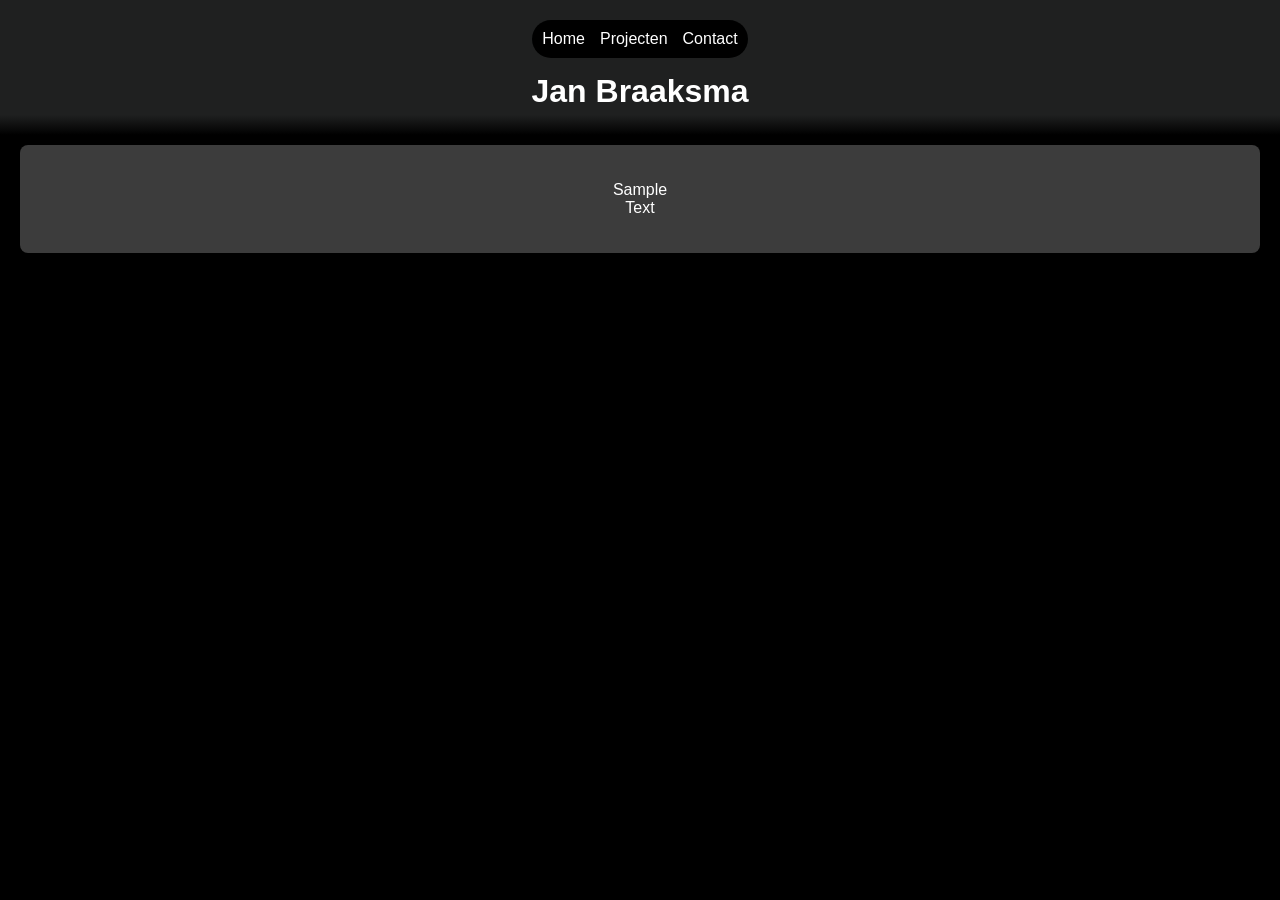
==== pages/projects.html @ 5f4f7cb2 "fix links" ====
<!DOCTYPE html>
<html lang="en">

<head>
    <meta charset="UTF-8">
    <meta name="viewport" content="width=device-width, initial-scale=1.0">
    <link rel="stylesheet" href="../css/main.css">
    <link rel="stylesheet" href="../css/projects.css">
    <script>
        // Todo
    </script>
    <title>Jan Braaksma</title>
</head>

<body>
    <header>
        <div class="navbar">
            <a class="navItem" id="home" href="../index.html">Home</a>
            <a class="navItem" id="projecten" href="#">Projecten</a>
            <a class="navItem" id="contact" href="/Contact">Contact</a>
        </div>
        <H1>Jan Braaksma</H1>
    </header>
    <div class="container">
        <div class="cell" id="checkin">
            <p>
                Sample<br>
                Text
            </p>
        </div>
    </div>
</body>

</html>
---- css/main.css ----
body {
            font-family: Arial, sans-serif;
            color: #fff;
            margin: 0;
            padding: 0;
            /* background-color: #f0f0f0; */
            background-color: black;
        }

        header {
            /* background-image: linear-gradient(to bottom, #1f2020 70%, black); */
            background-color: #1f2020;
            position: sticky;
            top: 0;
            display: flex;
            flex-direction: column;
            align-items: center;
            padding-top: 20px;
            text-align: left;
        }

        header::after {
            content: '';
            position: absolute;
            bottom: -10px;
            left: 0;
            right: 0;
            height: 20px;
            background: linear-gradient(to bottom, #1f2020, black);
            pointer-events: none;
        }

        .navbar {
            /* background-image: radial-gradient(black, #1f2020); */
            background-color: black;
            padding: 5px;
            border-radius: 50px;
            display: flex;
            gap: 5px;
        }

        .navItem {
            color: #fff;
            text-decoration: none;
            padding: 5px;
            border-radius: 50px;
        }

        .navItem:hover {
            background-color: #3c3c3c;
        }

        .navItem:active {
            background-color: #9f9f9f;
        }

        h1 {
            margin: 15px;
        }

        .container {
            display: grid;
            grid-template-columns: 1fr;
            gap: 20px;
            padding: 20px;
            max-width: 100%;
        }

        .cell {
            text-align: center;
            background-color: #3c3c3c;
            border-radius: 8px;
            padding: 20px;
            min-height: fit-content;
            overflow: hidden;
        }

        .cell img {
            border-radius: 4px;
            max-height: 100%;
            max-width: 100%;
            object-fit: cover;
        }

        .cell img.small {
            max-height: 75px;
            max-width: 75px;
            align-self: center;
        }
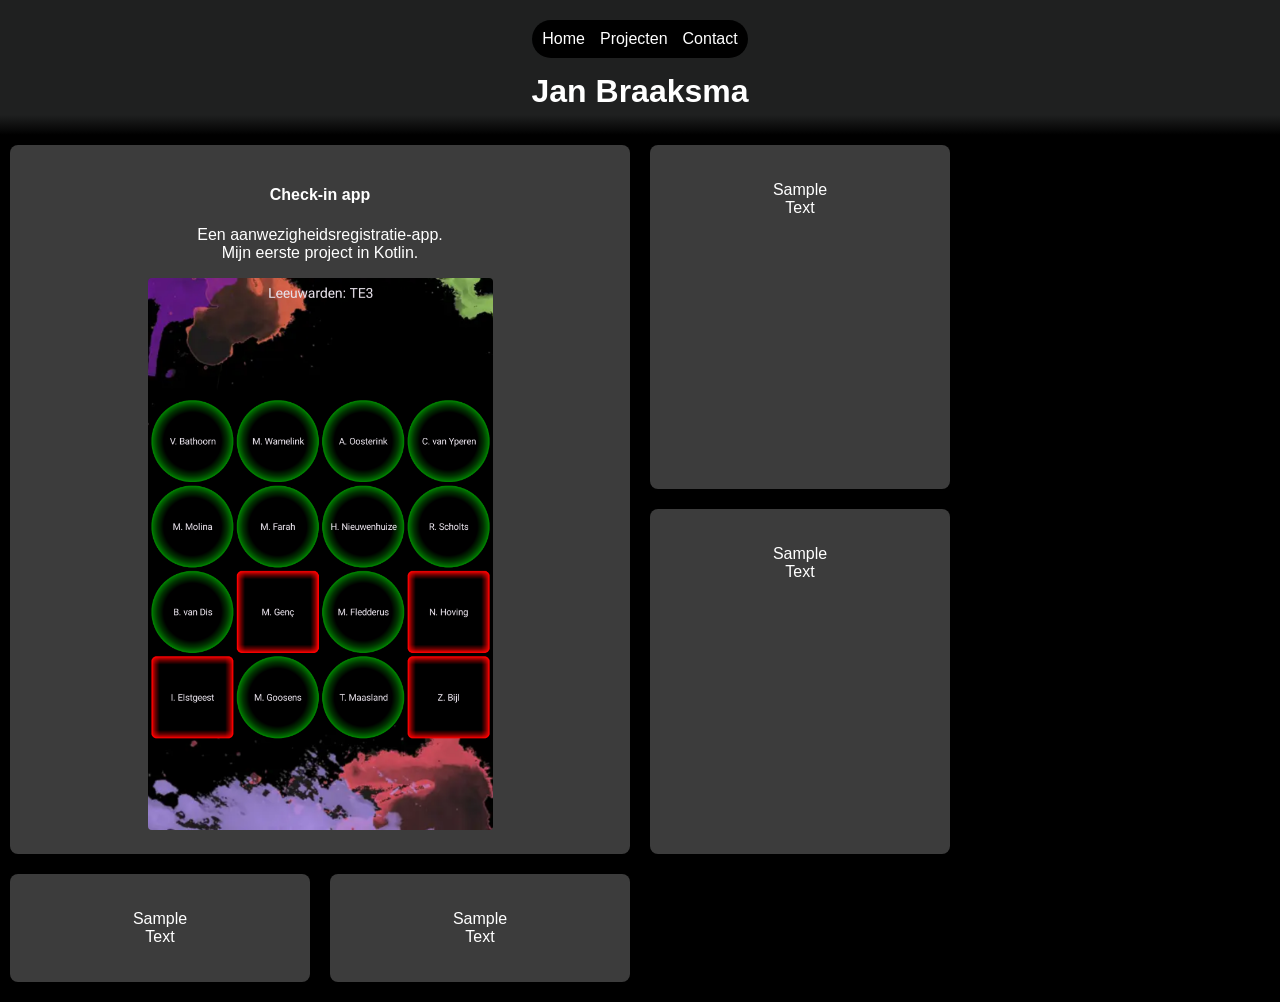
==== commit b18b536b: "projects WIP" ====
--- a/pages/projects.html
+++ b/pages/projects.html
@@ -23,6 +23,33 @@
     </header>
     <div class="container">
         <div class="cell" id="checkin">
+            <h4>Check-in app</h4>
+            <p>
+                Een aanwezigheidsregistratie-app.<br>
+                Mijn eerste project in Kotlin.
+            </p>
+            <img class="" src="../assets/app-preview.png" alt="app-preview">
+        </div>
+
+        <div class="cell" id="dummy1">
+            <p>
+                Sample<br>
+                Text
+            </p>
+        </div>
+        <div class="cell" id="dummy2">
+            <p>
+                Sample<br>
+                Text
+            </p>
+        </div>
+        <div class="cell" id="dummy3">
+            <p>
+                Sample<br>
+                Text
+            </p>
+        </div>
+        <div class="cell" id="dummy4">
             <p>
                 Sample<br>
                 Text
--- a/css/main.css
+++ b/css/main.css
@@ -1,89 +1,89 @@
-        body {
-            font-family: Arial, sans-serif;
-            color: #fff;
-            margin: 0;
-            padding: 0;
-            /* background-color: #f0f0f0; */
-            background-color: black;
-        }
+body {
+    font-family: Arial, sans-serif;
+    color: #fff;
+    margin: 0;
+    padding: 0;
+    /* background-color: #f0f0f0; */
+    background-color: black;
+}
 
-        header {
-            /* background-image: linear-gradient(to bottom, #1f2020 70%, black); */
-            background-color: #1f2020;
-            position: sticky;
-            top: 0;
-            display: flex;
-            flex-direction: column;
-            align-items: center;
-            padding-top: 20px;
-            text-align: left;
-        }
+header {
+    /* background-image: linear-gradient(to bottom, #1f2020 70%, black); */
+    background-color: #1f2020;
+    position: sticky;
+    top: 0;
+    display: flex;
+    flex-direction: column;
+    align-items: center;
+    padding-top: 20px;
+    text-align: left;
+}
 
-        header::after {
-            content: '';
-            position: absolute;
-            bottom: -10px;
-            left: 0;
-            right: 0;
-            height: 20px;
-            background: linear-gradient(to bottom, #1f2020, black);
-            pointer-events: none;
-        }
+header::after {
+    content: '';
+    position: absolute;
+    bottom: -10px;
+    left: 0;
+    right: 0;
+    height: 20px;
+    background: linear-gradient(to bottom, #1f2020, black);
+    pointer-events: none;
+}
 
-        .navbar {
-            /* background-image: radial-gradient(black, #1f2020); */
-            background-color: black;
-            padding: 5px;
-            border-radius: 50px;
-            display: flex;
-            gap: 5px;
-        }
+.navbar {
+    /* background-image: radial-gradient(black, #1f2020); */
+    background-color: black;
+    padding: 5px;
+    border-radius: 50px;
+    display: flex;
+    gap: 5px;
+}
 
-        .navItem {
-            color: #fff;
-            text-decoration: none;
-            padding: 5px;
-            border-radius: 50px;
-        }
+.navItem {
+    color: #fff;
+    text-decoration: none;
+    padding: 5px;
+    border-radius: 50px;
+}
 
-        .navItem:hover {
-            background-color: #3c3c3c;
-        }
+.navItem:hover {
+    background-color: #3c3c3c;
+}
 
-        .navItem:active {
-            background-color: #9f9f9f;
-        }
+.navItem:active {
+    background-color: #9f9f9f;
+}
 
-        h1 {
-            margin: 15px;
-        }
+h1 {
+    margin: 15px;
+}
 
-        .container {
-            display: grid;
-            grid-template-columns: 1fr;
-            gap: 20px;
-            padding: 20px;
-            max-width: 100%;
-        }
+.container {
+    display: grid;
+    grid-template-columns: 1fr;
+    gap: 20px;
+    padding: 20px;
+    max-width: 100%;
+}
 
-        .cell {
-            text-align: center;
-            background-color: #3c3c3c;
-            border-radius: 8px;
-            padding: 20px;
-            min-height: fit-content;
-            overflow: hidden;
-        }
+.cell {
+    text-align: center;
+    background-color: #3c3c3c;
+    border-radius: 8px;
+    padding: 20px;
+    min-height: fit-content;
+    overflow: hidden;
+}
 
-        .cell img {
-            border-radius: 4px;
-            max-height: 100%;
-            max-width: 100%;
-            object-fit: cover;
-        }
+.cell img {
+    border-radius: 4px;
+    max-height: 100%;
+    max-width: 100%;
+    object-fit: cover;
+}
 
-        .cell img.small {
-            max-height: 75px;
-            max-width: 75px;
-            align-self: center;
-        }+.cell img.small {
+    max-height: 75px;
+    max-width: 75px;
+    align-self: center;
+}
--- a/css/projects.css
+++ b/css/projects.css
@@ -0,0 +1,42 @@
+.cell img {
+    width: 100%;
+    max-width: 345px;
+    /* height: 100%; */
+    max-height: 600px;
+}
+
+@media (min-width: 660px) {}
+
+@media (min-width: 977px) {
+    .container {
+        grid-template-columns: repeat(4, 300px);
+        justify-content: center;
+    }
+
+    #checkin {
+        grid-column: 1 / span 2;
+        grid-row: 1 / span 2;
+    }
+
+    #dummy1 {
+        grid-column: 3;
+        grid-row: 1;
+    }
+
+    #dummy2 {
+        grid-column: 3;
+        grid-row: 2;
+    }
+
+    #dummy3 {
+        grid-column: 1;
+        grid-row: 3;
+    }
+
+    #dummy4 {
+        grid-column: 2;
+        grid-row: 3;
+    }
+}
+
+@media (min-width: 1299px) {}
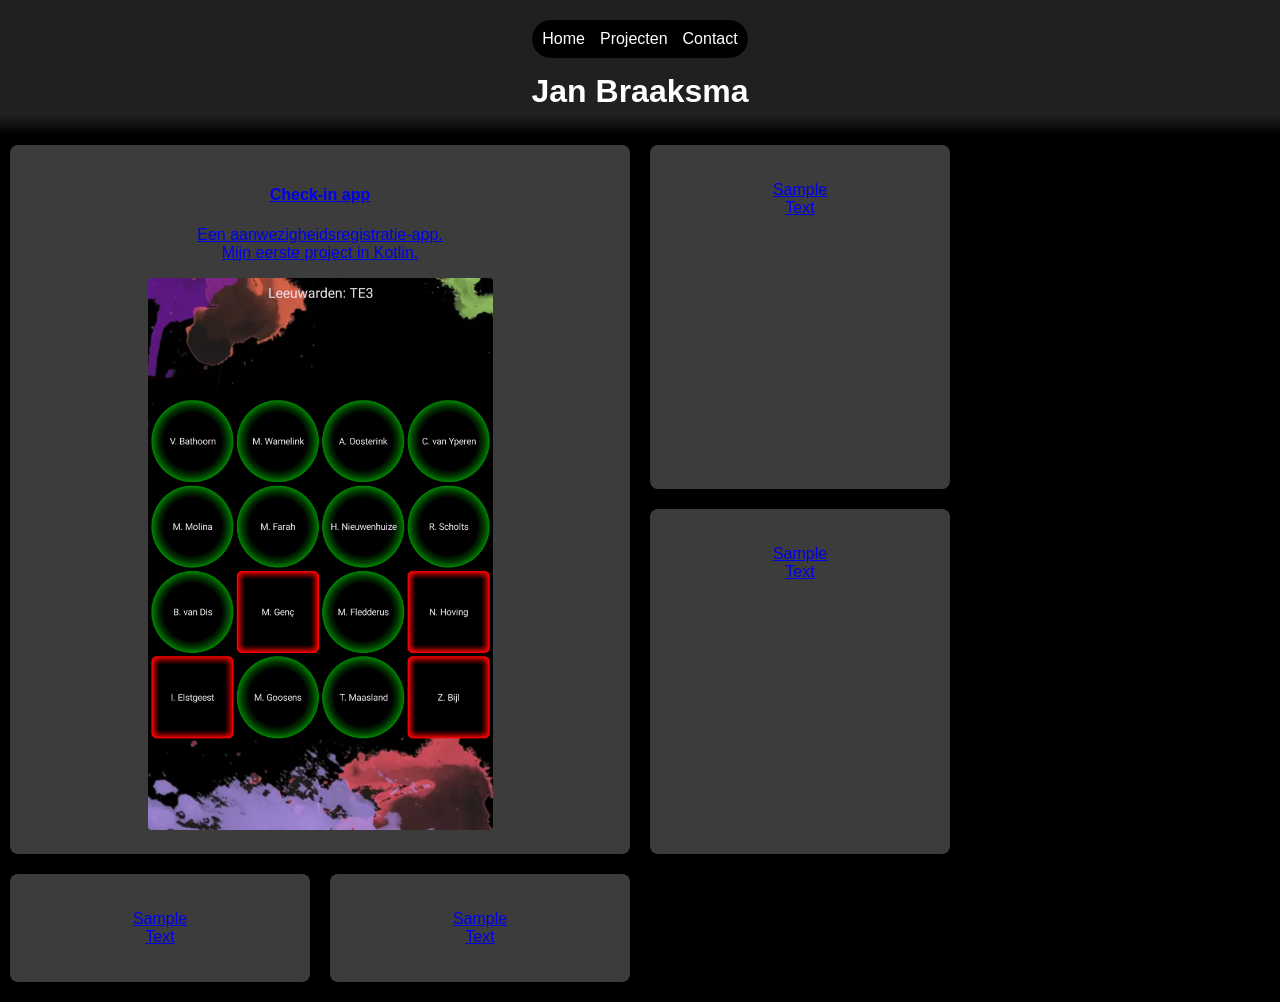
==== commit 63d01963: "the anchor overhaul" ====
--- a/pages/projects.html
+++ b/pages/projects.html
@@ -22,39 +22,38 @@
         <H1>Jan Braaksma</H1>
     </header>
     <div class="container">
-        <div class="cell" id="checkin">
+        <a href="projects/checkin.html" class="cell" id="checkin">
             <h4>Check-in app</h4>
             <p>
                 Een aanwezigheidsregistratie-app.<br>
                 Mijn eerste project in Kotlin.
             </p>
             <img class="" src="../assets/app-preview.png" alt="app-preview">
-        </div>
-
-        <div class="cell" id="dummy1">
+        </a>
+        <a href="#" class="cell" id="dummy1">
             <p>
                 Sample<br>
                 Text
             </p>
-        </div>
-        <div class="cell" id="dummy2">
+        </a>
+        <a href="#" class="cell" id="dummy2">
             <p>
                 Sample<br>
                 Text
             </p>
-        </div>
-        <div class="cell" id="dummy3">
+        </a>
+        <a href="#" class="cell" id="dummy3">
             <p>
                 Sample<br>
                 Text
             </p>
-        </div>
-        <div class="cell" id="dummy4">
+        </a>
+        <a href="#" class="cell" id="dummy4">
             <p>
                 Sample<br>
                 Text
             </p>
-        </div>
+        </a>
     </div>
 </body>
 
--- a/css/main.css
+++ b/css/main.css
@@ -51,7 +51,7 @@
 }
 
 .navItem:active {
-    background-color: #9f9f9f;
+    background-color: #2f2f2f;
 }
 
 h1 {
@@ -75,6 +75,14 @@
     overflow: hidden;
 }
 
+a.cell:hover {
+    background-color: #505050;
+}
+
+a.cell:active {
+    background-color: #2f2f2f;
+}
+
 .cell img {
     border-radius: 4px;
     max-height: 100%;
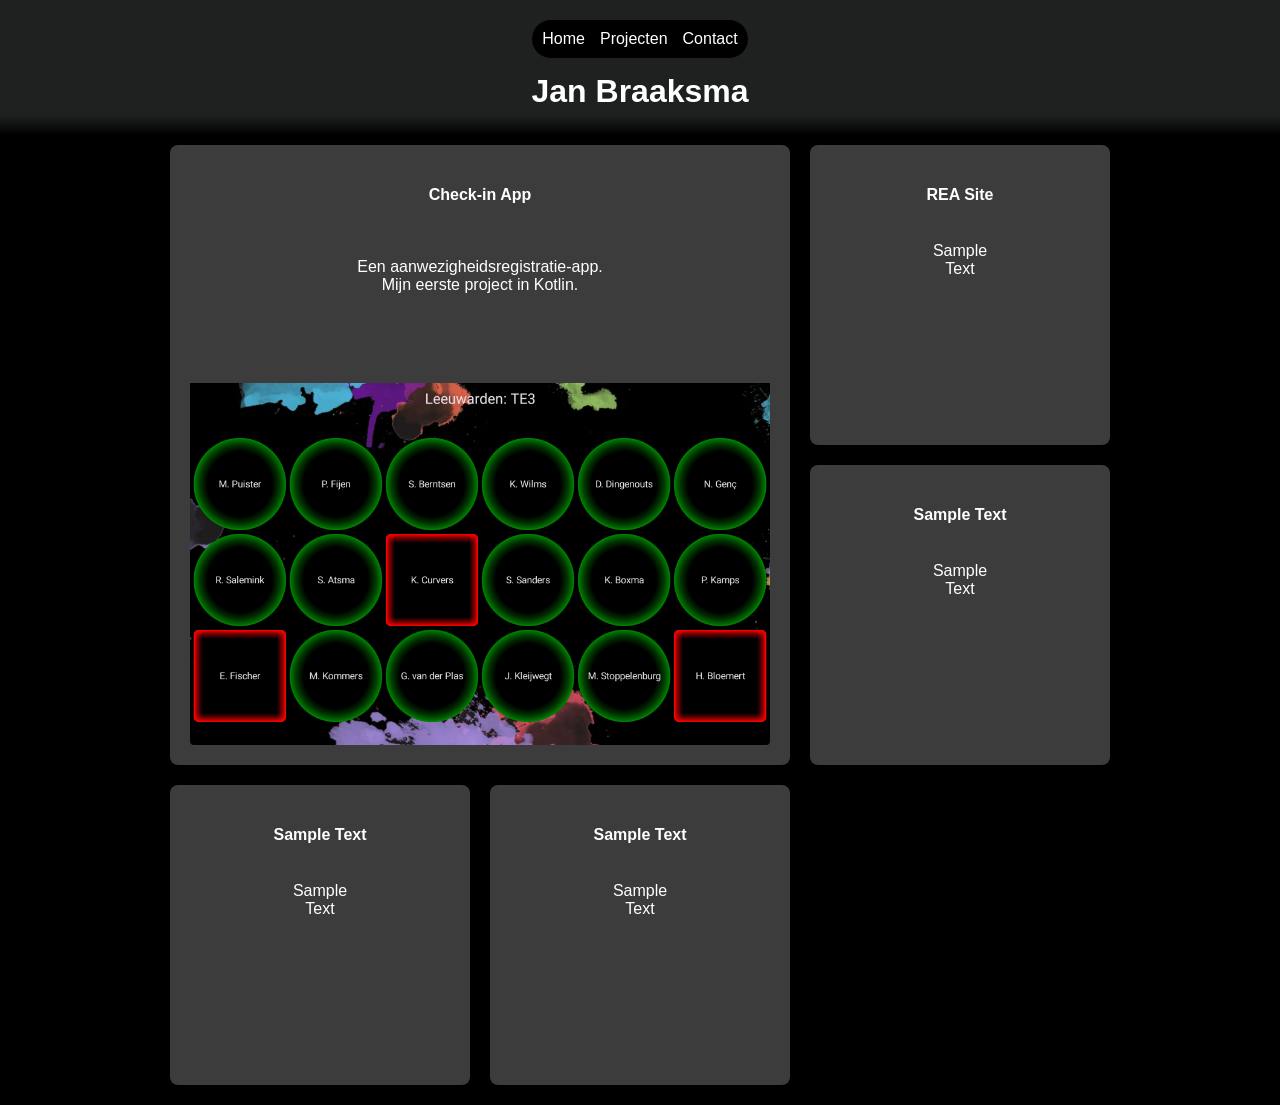
==== commit 31217498: "Projects WIP 2" ====
--- a/pages/projects.html
+++ b/pages/projects.html
@@ -23,36 +23,55 @@
     </header>
     <div class="container">
         <a href="projects/checkin.html" class="cell" id="checkin">
-            <h4>Check-in app</h4>
+            <h4>Check-in App</h4>
             <p>
                 Een aanwezigheidsregistratie-app.<br>
                 Mijn eerste project in Kotlin.
             </p>
-            <img class="" src="../assets/app-preview.png" alt="app-preview">
+            <div class="cellMediaBox" id="checkinMediaBox">
+                <img id="app-preview-portrait" src="../assets/app-preview-portrait.png" alt="app-preview-portrait">
+                <img id="app-preview-landscape" src="../assets/app-preview-landscape.png" alt="app-preview-landscape">
+            </div>
         </a>
-        <a href="#" class="cell" id="dummy1">
+        <a href="projects/reasite.html" class="cell" id="ReaSite">
+            <h4>REA Site</h4>
             <p>
                 Sample<br>
                 Text
             </p>
+            <div class="cellMediaBox">
+                <!-- <img> -->
+            </div>
         </a>
         <a href="#" class="cell" id="dummy2">
+            <h4>Sample Text</h4>
             <p>
                 Sample<br>
                 Text
             </p>
+            <div class="cellMediaBox">
+                <!-- <img> -->
+            </div>
         </a>
         <a href="#" class="cell" id="dummy3">
+            <h4>Sample Text</h4>
             <p>
                 Sample<br>
                 Text
             </p>
+            <div class="cellMediaBox">
+                <!-- <img> -->
+            </div>
         </a>
         <a href="#" class="cell" id="dummy4">
+            <h4>Sample Text</h4>
             <p>
                 Sample<br>
                 Text
             </p>
+            <div class="cellMediaBox">
+                <!-- <img> -->
+            </div>
         </a>
     </div>
 </body>
--- a/css/main.css
+++ b/css/main.css
@@ -3,12 +3,10 @@
     color: #fff;
     margin: 0;
     padding: 0;
-    /* background-color: #f0f0f0; */
-    background-color: black;
+    background-color: #000;
 }
 
 header {
-    /* background-image: linear-gradient(to bottom, #1f2020 70%, black); */
     background-color: #1f2020;
     position: sticky;
     top: 0;
@@ -26,12 +24,11 @@
     left: 0;
     right: 0;
     height: 20px;
-    background: linear-gradient(to bottom, #1f2020, black);
+    background: linear-gradient(to bottom, #1f2020, #000);
     pointer-events: none;
 }
 
 .navbar {
-    /* background-image: radial-gradient(black, #1f2020); */
     background-color: black;
     padding: 5px;
     border-radius: 50px;
@@ -81,17 +78,4 @@
 
 a.cell:active {
     background-color: #2f2f2f;
-}
-
-.cell img {
-    border-radius: 4px;
-    max-height: 100%;
-    max-width: 100%;
-    object-fit: cover;
-}
-
-.cell img.small {
-    max-height: 75px;
-    max-width: 75px;
-    align-self: center;
 }
--- a/css/projects.css
+++ b/css/projects.css
@@ -1,15 +1,94 @@
-.cell img {
-    width: 100%;
-    max-width: 345px;
-    /* height: 100%; */
-    max-height: 600px;
+.cell {
+    display: flex;
+    flex-direction: column;
+    min-height: 0;
 }
 
-@media (min-width: 660px) {}
+.cellMediaBox {
+    flex: 1;
+    min-height: 0;
+    display: flex;
+    align-items: center;
+    justify-content: center;
+}
+
+.cellMediaBox img {
+    width: 100%;
+    height: 100%;
+    object-fit: contain;
+    border-radius: 4px;
+}
+
+a {
+    color: #fff;
+    text-decoration: none;
+}
+
+#app-preview-landscape {
+    display: none;
+}
+
+@media (min-width: 660px) {
+    .container {
+        grid-template-columns: repeat(2, 300px);
+        grid-auto-rows: 300px;
+        justify-content: center;
+    }
+
+    #checkin {
+        grid-column: 1 / span 2;
+        grid-row: 1 / span 2;
+        display: flex;
+        align-items: stretch;
+        gap: 16px;
+    }
+
+    #checkin .cellMediaBox {
+        aspect-ratio: 16 / 10;
+        min-height: 45%;
+        align-self: stretch;
+    }
+
+    #checkin .cellMediaBox img {
+        height: 100%;
+        width: 100%;
+        object-fit: contain;
+    }
+
+    #ReaSite {
+        grid-column: 1;
+        grid-row: 3;
+    }
+
+    #dummy2 {
+        grid-column: 2;
+        grid-row: 3;
+    }
+
+    #dummy3 {
+        grid-column: 1;
+        grid-row: 4;
+    }
+
+    #dummy4 {
+        grid-column: 2;
+        grid-row: 4;
+    }
+
+    #app-preview-portrait {
+        display: none;
+    }
+
+    #app-preview-landscape {
+        display: block;
+        object-position: center bottom;
+    }
+}
 
 @media (min-width: 977px) {
     .container {
-        grid-template-columns: repeat(4, 300px);
+        grid-template-columns: repeat(3, 300px);
+        grid-auto-rows: 300px;
         justify-content: center;
     }
 
@@ -18,7 +97,7 @@
         grid-row: 1 / span 2;
     }
 
-    #dummy1 {
+    #ReaSite {
         grid-column: 3;
         grid-row: 1;
     }
@@ -39,4 +118,35 @@
     }
 }
 
-@media (min-width: 1299px) {}+@media (min-width: 1299px) {
+    .container {
+        grid-template-columns: repeat(4, 300px);
+        grid-auto-rows: 300px;
+        justify-content: center;
+    }
+
+    #checkin {
+        grid-column: 1 / span 2;
+        grid-row: 1 / span 2;
+    }
+
+    #ReaSite {
+        grid-column: 3;
+        grid-row: 1;
+    }
+
+    #dummy2 {
+        grid-column: 3;
+        grid-row: 2;
+    }
+
+    #dummy3 {
+        grid-column: 4;
+        grid-row: 1;
+    }
+
+    #dummy4 {
+        grid-column: 4;
+        grid-row: 2;
+    }
+}
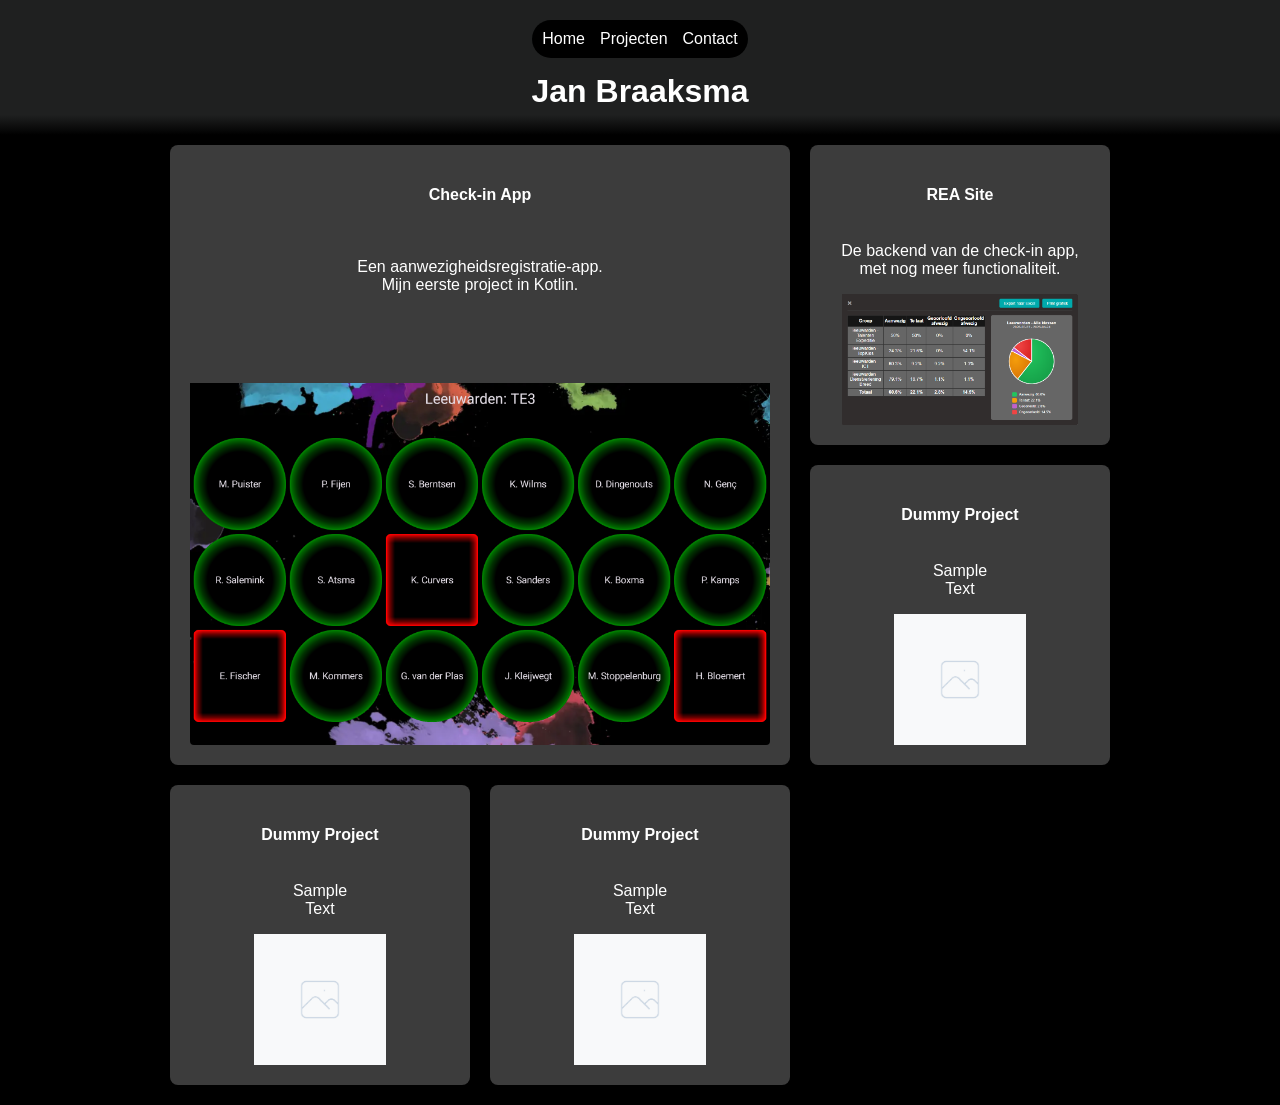
==== commit fb99a5b8: "Add REA Site to projects" ====
--- a/pages/projects.html
+++ b/pages/projects.html
@@ -36,41 +36,40 @@
         <a href="projects/reasite.html" class="cell" id="ReaSite">
             <h4>REA Site</h4>
             <p>
-                Sample<br>
-                Text
+                De backend van de check-in app, met nog meer functionaliteit.
             </p>
             <div class="cellMediaBox">
-                <!-- <img> -->
+                <img src="../assets/rea-site-preview.png" alt="rea-site-preview">
             </div>
         </a>
         <a href="#" class="cell" id="dummy2">
-            <h4>Sample Text</h4>
+            <h4>Dummy Project</h4>
             <p>
                 Sample<br>
                 Text
             </p>
             <div class="cellMediaBox">
-                <!-- <img> -->
+                <img src="../assets/placeholder.png" alt="placeholder">
             </div>
         </a>
         <a href="#" class="cell" id="dummy3">
-            <h4>Sample Text</h4>
+            <h4>Dummy Project</h4>
             <p>
                 Sample<br>
                 Text
             </p>
             <div class="cellMediaBox">
-                <!-- <img> -->
+                <img src="../assets/placeholder.png" alt="placeholder">
             </div>
         </a>
         <a href="#" class="cell" id="dummy4">
-            <h4>Sample Text</h4>
+            <h4>Dummy Project</h4>
             <p>
                 Sample<br>
                 Text
             </p>
             <div class="cellMediaBox">
-                <!-- <img> -->
+                <img src="../assets/placeholder.png" alt="placeholder">
             </div>
         </a>
     </div>
--- a/css/main.css
+++ b/css/main.css
@@ -72,6 +72,22 @@
     overflow: hidden;
 }
 
+.cell a:link {
+    color: #7cc7ff;
+}
+
+.cell a:visited {
+    color: #d3a6ff;
+}
+
+.cell a:hover {
+    color: #b6e1ff;
+}
+
+.cell a:active {
+    color: #fff;
+}
+
 a.cell:hover {
     background-color: #505050;
 }
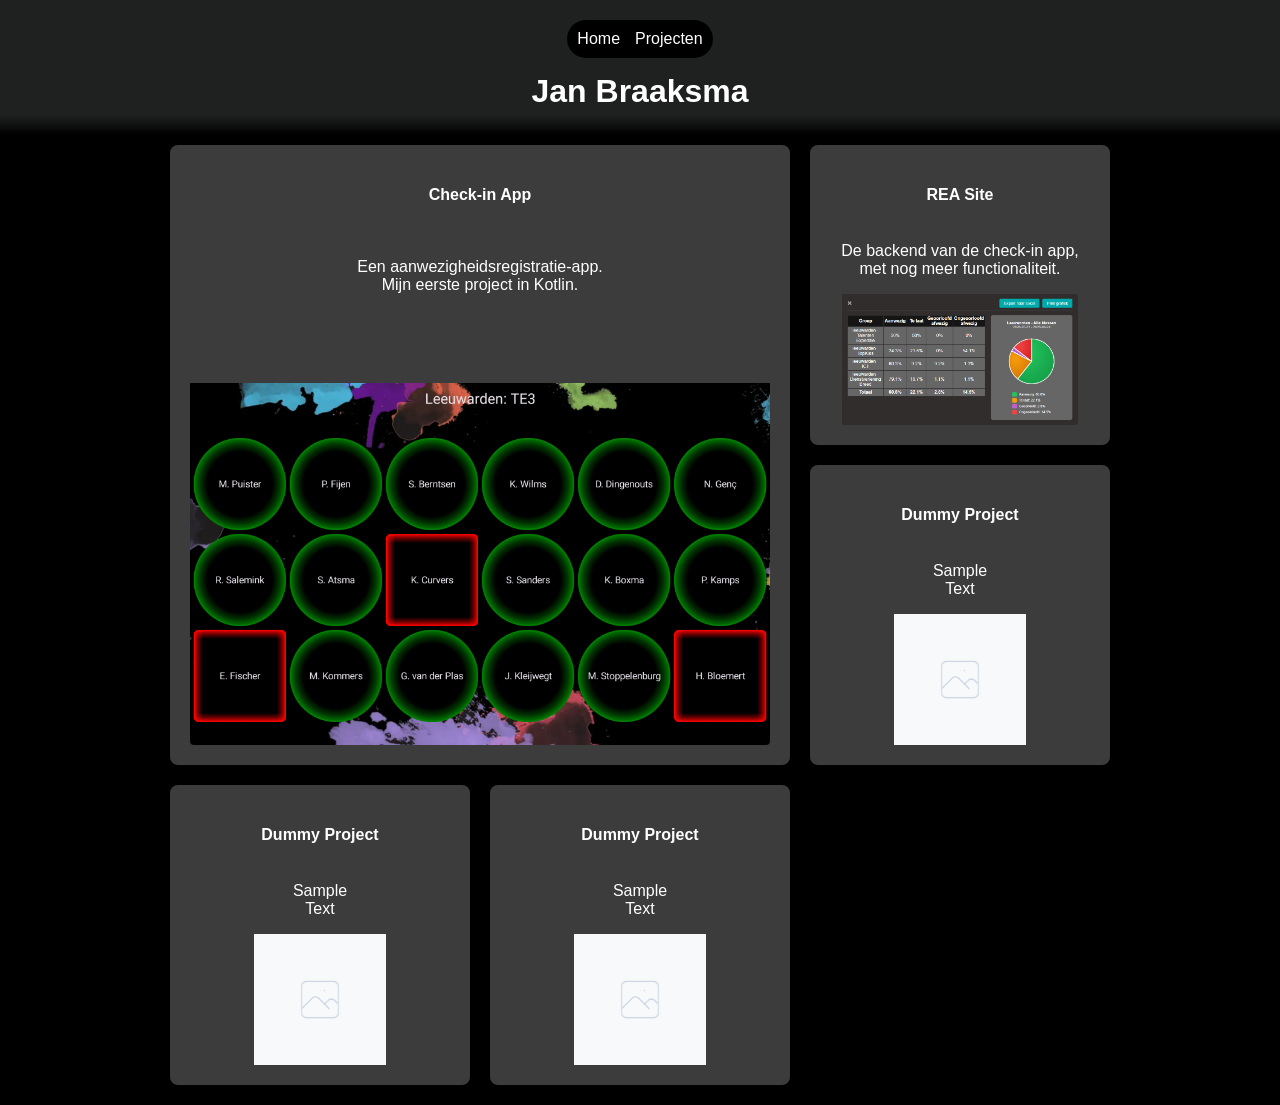
==== commit 3c831517: "remove contact" ====
--- a/pages/projects.html
+++ b/pages/projects.html
@@ -17,7 +17,6 @@
         <div class="navbar">
             <a class="navItem" id="home" href="../index.html">Home</a>
             <a class="navItem" id="projecten" href="#">Projecten</a>
-            <a class="navItem" id="contact" href="/Contact">Contact</a>
         </div>
         <H1>Jan Braaksma</H1>
     </header>
--- a/css/main.css
+++ b/css/main.css
@@ -88,6 +88,13 @@
     color: #fff;
 }
 
+a.cell {
+    border-radius: 8px;
+    overflow: hidden;
+    -webkit-tap-highlight-color: transparent;
+    touch-action: manipulation;
+}
+
 a.cell:hover {
     background-color: #505050;
 }
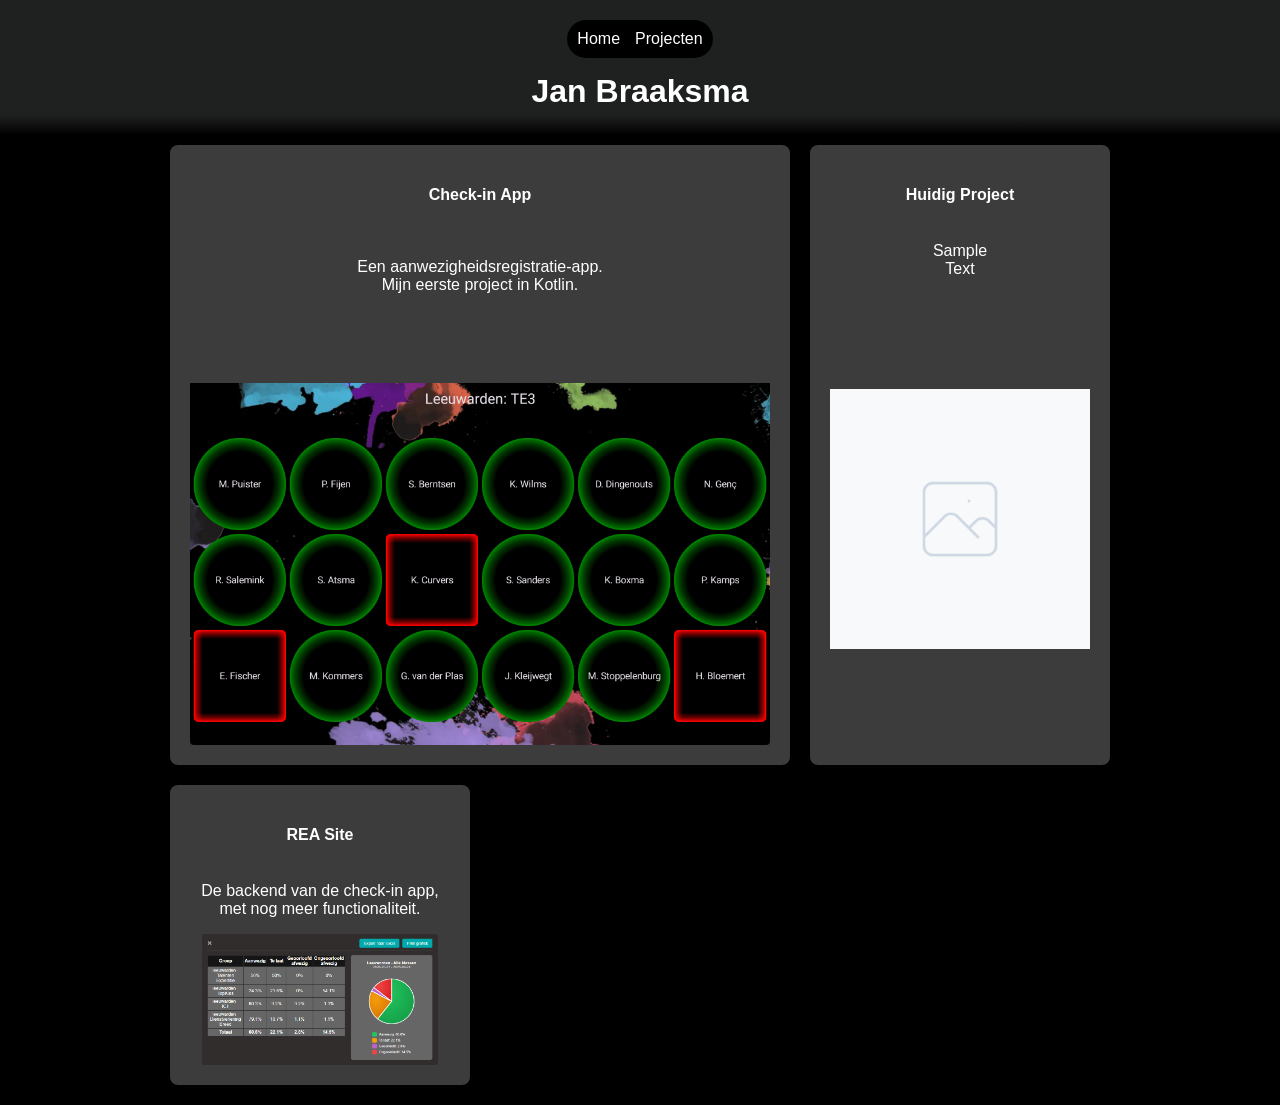
==== commit f8975450: "Huidig project framework" ====
--- a/pages/projects.html
+++ b/pages/projects.html
@@ -32,6 +32,16 @@
                 <img id="app-preview-landscape" src="../assets/app-preview-landscape.png" alt="app-preview-landscape">
             </div>
         </a>
+        <a href="#" class="cell" id="current">
+            <h4>Huidig Project</h4>
+            <p>
+                Sample<br>
+                Text
+            </p>
+            <div class="cellMediaBox">
+                <img src="../assets/placeholder.png" alt="placeholder">
+            </div>
+        </a>
         <a href="projects/reasite.html" class="cell" id="ReaSite">
             <h4>REA Site</h4>
             <p>
@@ -41,7 +51,7 @@
                 <img src="../assets/rea-site-preview.png" alt="rea-site-preview">
             </div>
         </a>
-        <a href="#" class="cell" id="dummy2">
+        <a href="#" class="cell" id="dummy2" style="display: none;">
             <h4>Dummy Project</h4>
             <p>
                 Sample<br>
@@ -51,7 +61,7 @@
                 <img src="../assets/placeholder.png" alt="placeholder">
             </div>
         </a>
-        <a href="#" class="cell" id="dummy3">
+        <!-- <a href="#" class="cell" id="dummy4">
             <h4>Dummy Project</h4>
             <p>
                 Sample<br>
@@ -60,17 +70,7 @@
             <div class="cellMediaBox">
                 <img src="../assets/placeholder.png" alt="placeholder">
             </div>
-        </a>
-        <a href="#" class="cell" id="dummy4">
-            <h4>Dummy Project</h4>
-            <p>
-                Sample<br>
-                Text
-            </p>
-            <div class="cellMediaBox">
-                <img src="../assets/placeholder.png" alt="placeholder">
-            </div>
-        </a>
+        </a> -->
     </div>
 </body>
 
--- a/css/projects.css
+++ b/css/projects.css
@@ -55,25 +55,25 @@
         object-fit: contain;
     }
 
+    #current {
+        grid-column: 1 / span 2;
+        grid-row: 3;
+    }
+
     #ReaSite {
         grid-column: 1;
-        grid-row: 3;
+        grid-row: 4;
     }
 
     #dummy2 {
         grid-column: 2;
-        grid-row: 3;
-    }
-
-    #dummy3 {
-        grid-column: 1;
         grid-row: 4;
     }
 
-    #dummy4 {
+    /* #dummy4 {
         grid-column: 2;
         grid-row: 4;
-    }
+    } */
 
     #app-preview-portrait {
         display: none;
@@ -97,25 +97,25 @@
         grid-row: 1 / span 2;
     }
 
-    #ReaSite {
+    #current {
         grid-column: 3;
-        grid-row: 1;
+        grid-row: 1 / span 2;
     }
 
-    #dummy2 {
-        grid-column: 3;
-        grid-row: 2;
-    }
-
-    #dummy3 {
+    #ReaSite {
         grid-column: 1;
         grid-row: 3;
     }
 
-    #dummy4 {
+    #dummy2 {
         grid-column: 2;
         grid-row: 3;
     }
+
+    /* #dummy4 {
+        grid-column: 2;
+        grid-row: 3;
+    } */
 }
 
 @media (min-width: 1299px) {
@@ -130,6 +130,11 @@
         grid-row: 1 / span 2;
     }
 
+    #current {
+        grid-column: 4;
+        grid-row: 1 / span 2;
+    }
+
     #ReaSite {
         grid-column: 3;
         grid-row: 1;
@@ -140,13 +145,8 @@
         grid-row: 2;
     }
 
-    #dummy3 {
-        grid-column: 4;
-        grid-row: 1;
-    }
-
-    #dummy4 {
+    /* #dummy4 {
         grid-column: 4;
         grid-row: 2;
-    }
+    } */
 }
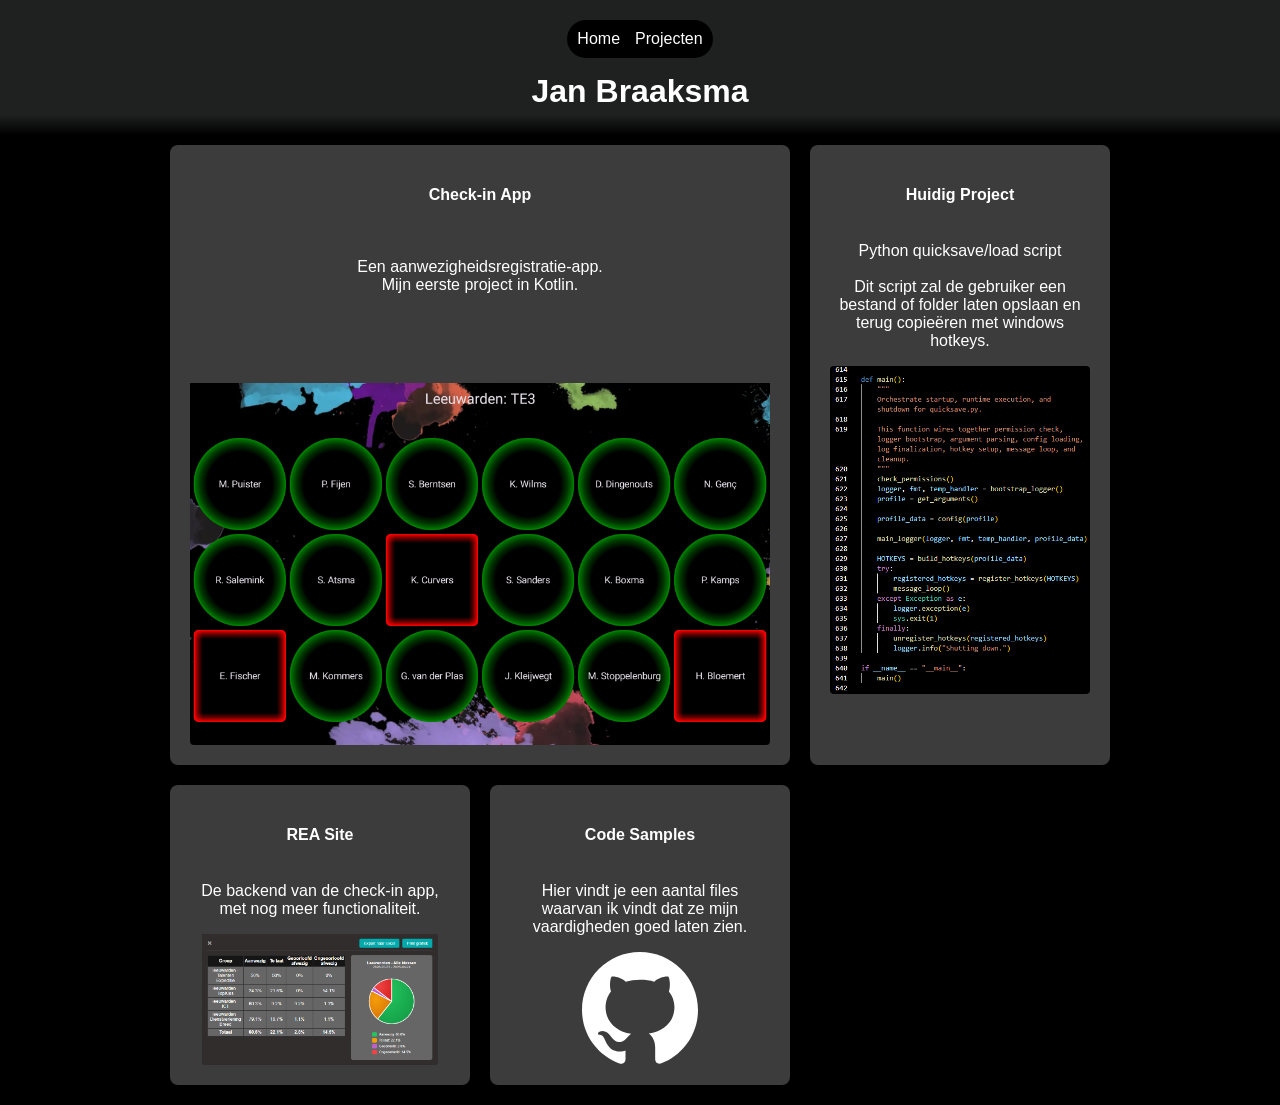
==== commit beefed3b: "The project content update" ====
--- a/pages/projects.html
+++ b/pages/projects.html
@@ -21,7 +21,7 @@
         <H1>Jan Braaksma</H1>
     </header>
     <div class="container">
-        <a href="projects/checkin.html" class="cell" id="checkin">
+        <a href="https://github.com/Jan-Braaksma/ReaCheckInPublicPortfolio" class="cell" id="checkin">
             <h4>Check-in App</h4>
             <p>
                 Een aanwezigheidsregistratie-app.<br>
@@ -32,14 +32,15 @@
                 <img id="app-preview-landscape" src="../assets/app-preview-landscape.png" alt="app-preview-landscape">
             </div>
         </a>
-        <a href="#" class="cell" id="current">
+        <a href="https://github.com/Jan-Braaksma/quick-save/blob/main/quicksave.py" class="cell" id="current">
             <h4>Huidig Project</h4>
             <p>
-                Sample<br>
-                Text
+                Python quicksave/load script<br><br>
+                Dit script zal de gebruiker een bestand of folder laten opslaan en terug copieëren met windows hotkeys.
+
             </p>
             <div class="cellMediaBox">
-                <img src="../assets/placeholder.png" alt="placeholder">
+                <img src="../assets/current-project.png" alt="Code Screenshot">
             </div>
         </a>
         <a href="projects/reasite.html" class="cell" id="ReaSite">
@@ -51,14 +52,13 @@
                 <img src="../assets/rea-site-preview.png" alt="rea-site-preview">
             </div>
         </a>
-        <a href="#" class="cell" id="dummy2" style="display: none;">
-            <h4>Dummy Project</h4>
+        <a href="https://github.com/Jan-Braaksma/jan-braaksma.github.io/tree/main/code-samples" class="cell" id="CodeSamples">
+            <h4>Code Samples</h4>
             <p>
-                Sample<br>
-                Text
+                Hier vindt je een aantal files waarvan ik vindt dat ze mijn vaardigheden goed laten zien.
             </p>
             <div class="cellMediaBox">
-                <img src="../assets/placeholder.png" alt="placeholder">
+                <img src="../assets/GitHub_Invertocat_White.svg" alt="Github Logo">
             </div>
         </a>
         <!-- <a href="#" class="cell" id="dummy4">
--- a/css/projects.css
+++ b/css/projects.css
@@ -31,7 +31,7 @@
 @media (min-width: 660px) {
     .container {
         grid-template-columns: repeat(2, 300px);
-        grid-auto-rows: 300px;
+        grid-auto-rows: 300px 300px auto 300px;
         justify-content: center;
     }
 
@@ -60,12 +60,16 @@
         grid-row: 3;
     }
 
+    #current .cellMediaBox {
+        flex: 0 0 auto;
+    }
+
     #ReaSite {
         grid-column: 1;
         grid-row: 4;
     }
 
-    #dummy2 {
+    #CodeSamples {
         grid-column: 2;
         grid-row: 4;
     }
@@ -107,7 +111,7 @@
         grid-row: 3;
     }
 
-    #dummy2 {
+    #CodeSamples {
         grid-column: 2;
         grid-row: 3;
     }
@@ -140,7 +144,7 @@
         grid-row: 1;
     }
 
-    #dummy2 {
+    #CodeSamples {
         grid-column: 3;
         grid-row: 2;
     }
